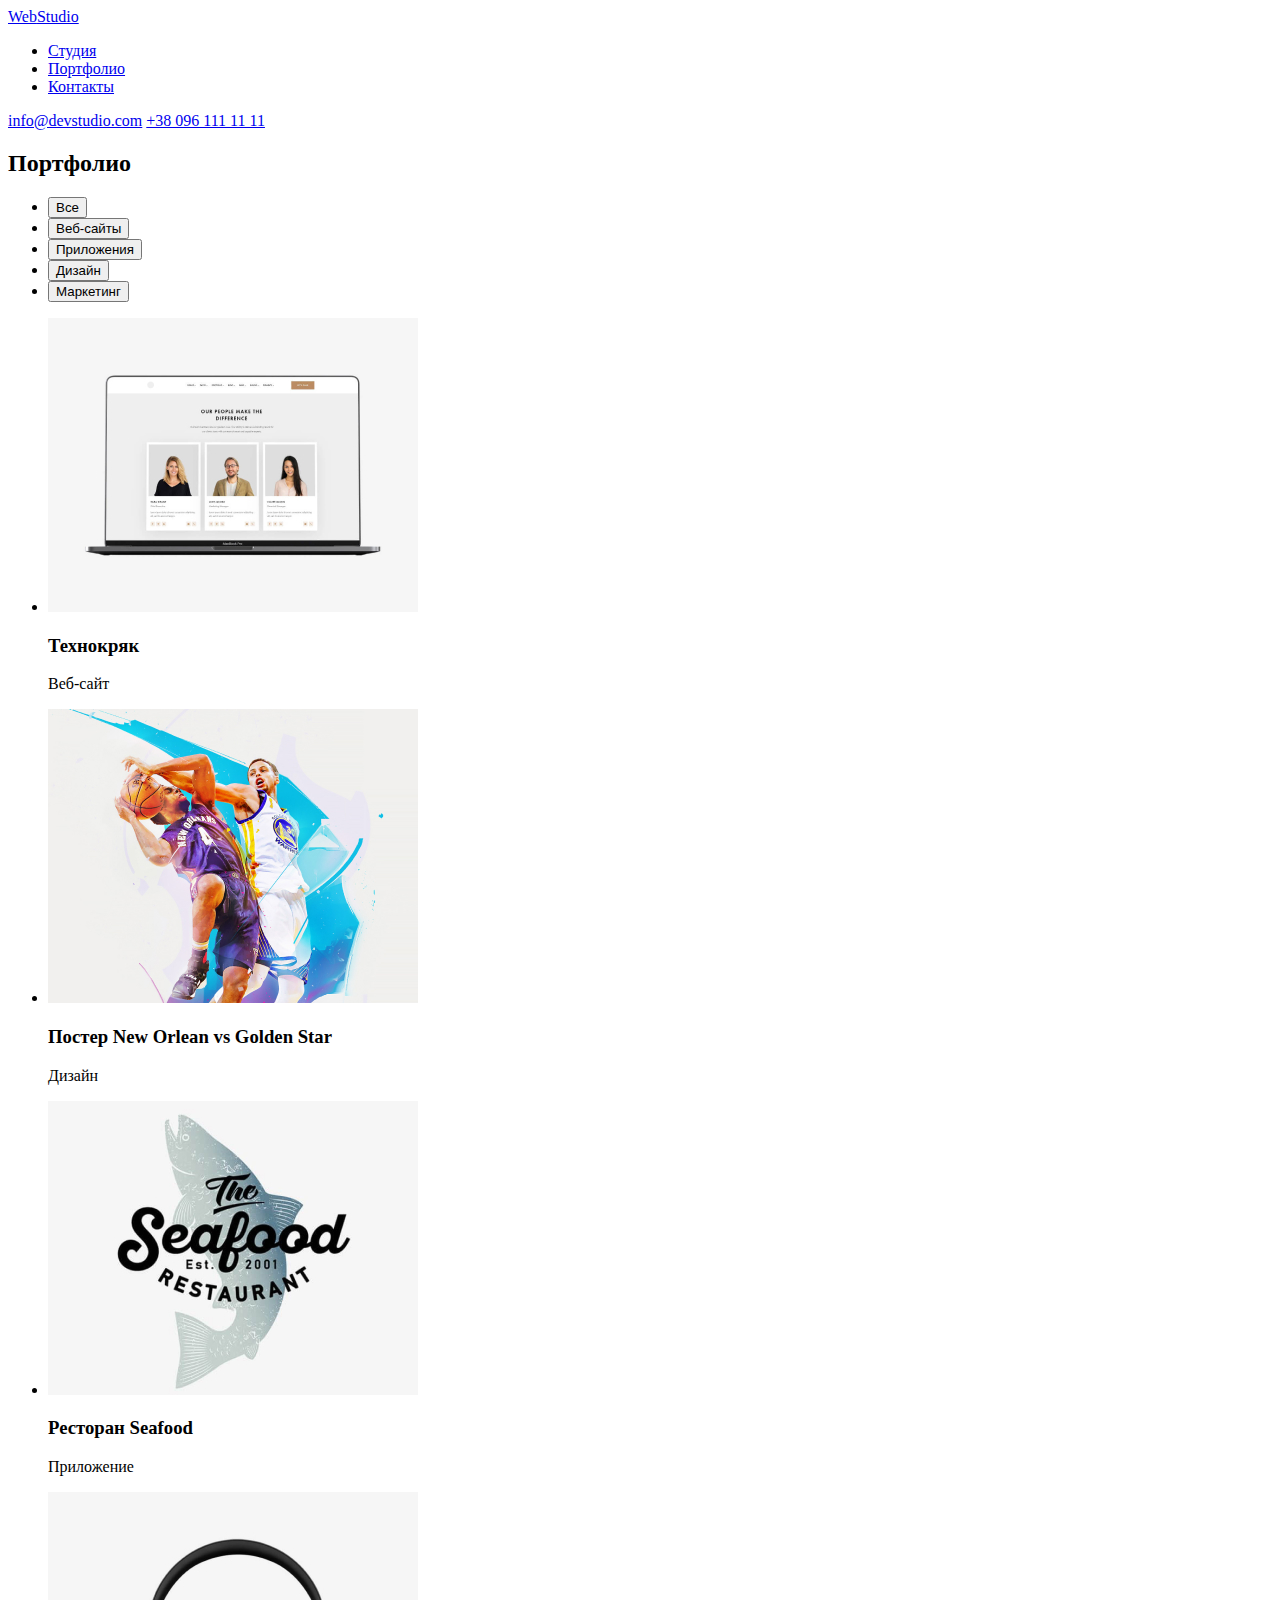
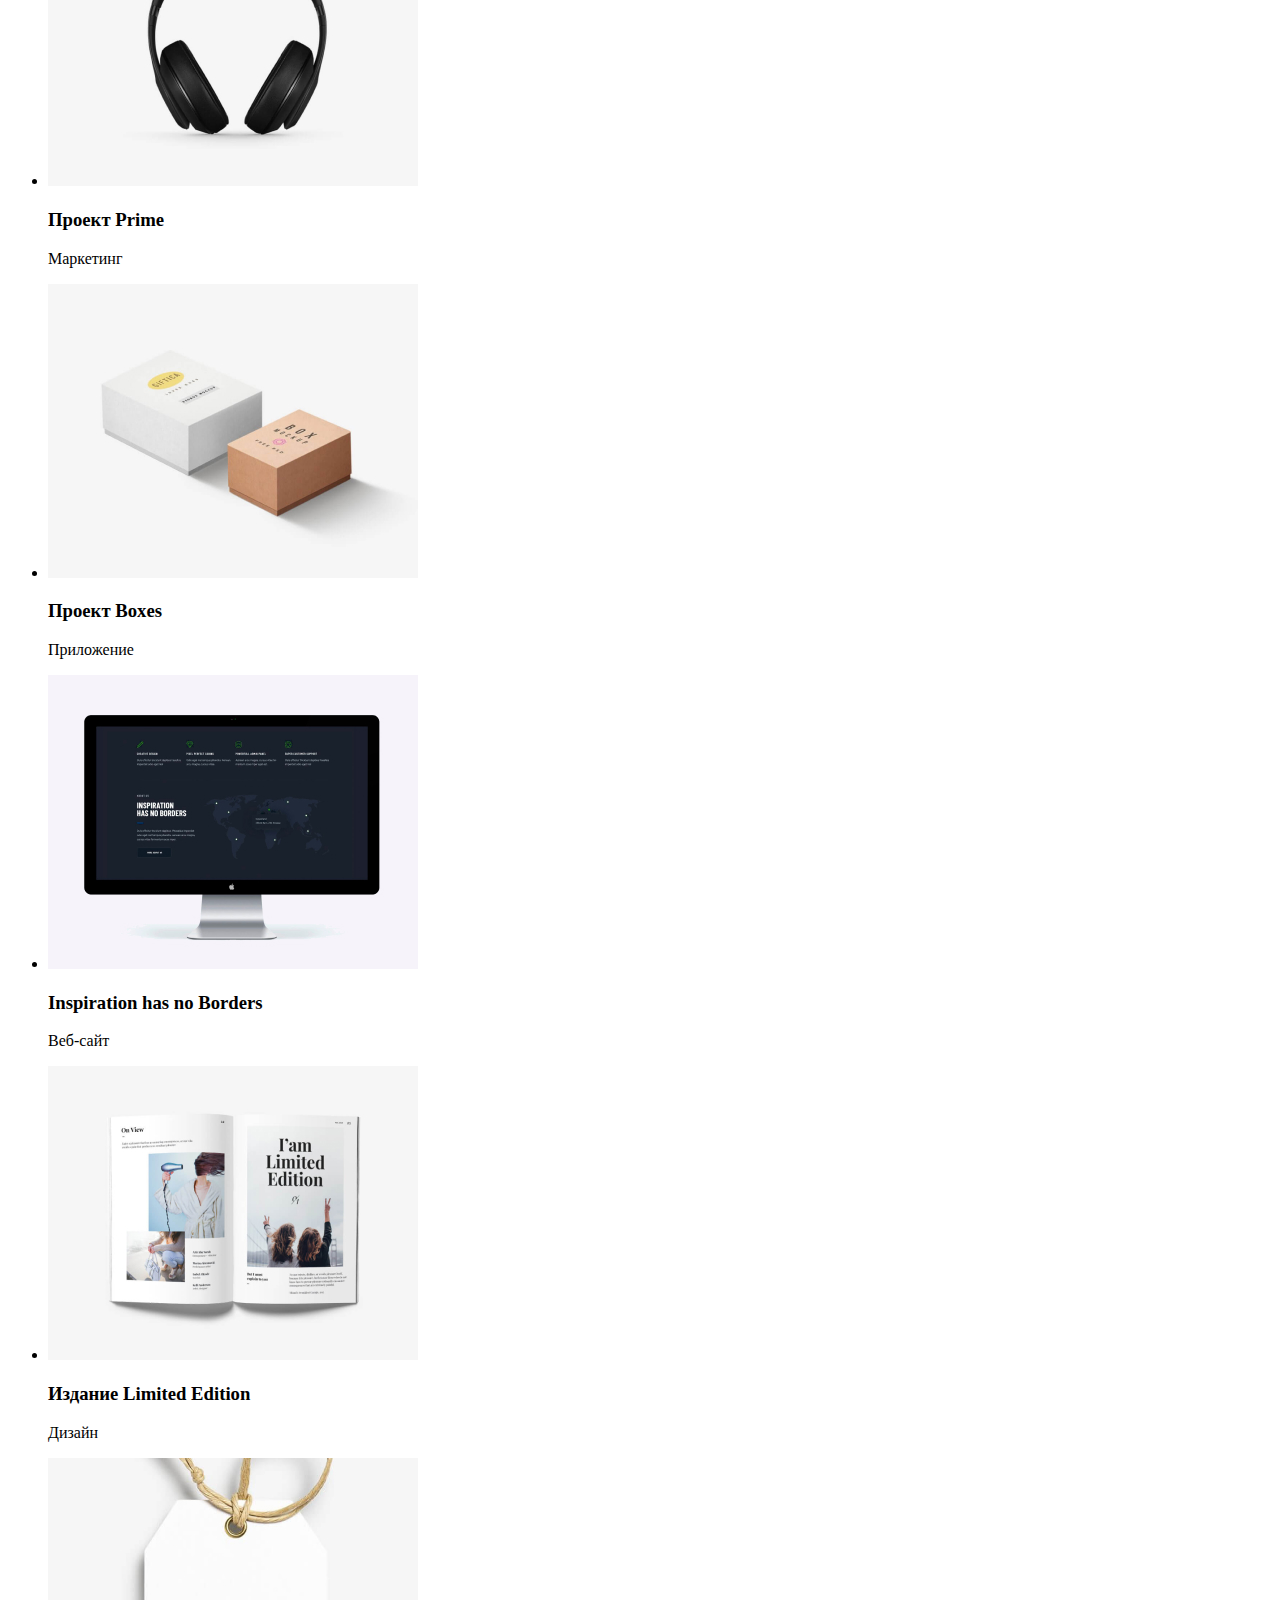
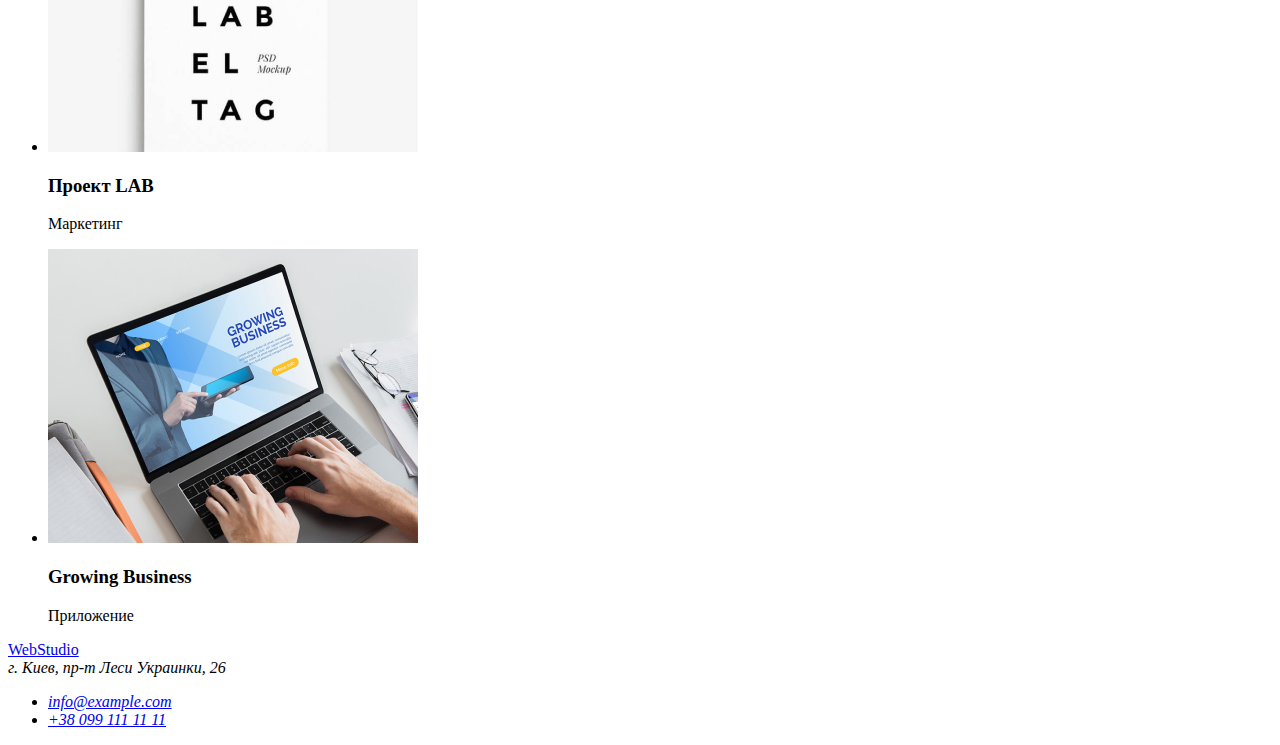
==== portfolio.html @ 8215f23f "add new html document" ====
<!DOCTYPE html>
<html lang="ru">
  <head>
    <meta charset="UTF-8" />
    <meta http-equiv="X-UA-Compatible" content="IE=edge" />
    <meta name="viewport" content="width=device-width, initial-scale=1.0" />
    <link rel="preconnect" href="https://fonts.googleapis.com" />
    <link rel="preconnect" href="https://fonts.gstatic.com" crossorigin />
    <link
      href="https://fonts.googleapis.com/css2?family=Raleway:wght@700&family=Roboto:wght@400;500;700;900&display=swap"
      rel="stylesheet"
    />
    <link rel="stylesheet" href="./style/style.css" />
    <title>WebStudio</title>
  </head>
  <body>
    <!-- Header content -->
    <header class="header">
      <nav class="header-nav">
        <a class="header-nav__link logo" href="#"
          ><span class="header-nav__add-color">Web</span>Studio
        </a>
        <ul class="header-nav__links-list">
          <li class="header-nav__item">
            <a class="header-nav__item-link" href="./index.html">Студия</a>
          </li>
          <li class="header-nav__item">
            <a class="header-nav__item-link header-nav__item-link--active" href="#">Портфолио</a>
          </li>
          <li class="header-nav__item"><a class="header-nav__item-link" href="#">Контакты</a></li>
        </ul>
      </nav>
      <div class="header__contacts-list">
        <a class="header__contact-email contact-hover" href="mailto:info@devstudio.com"
          >info@devstudio.com</a
        >
        <a class="header__contact-tel contact-hover" href="tel:+380961111111">+38 096 111 11 11</a>
      </div>
    </header>
    <main class="main">
      <section class="portfolio">
        <h2 class="portfolio__title">Портфолио</h2>
        <ul class="portfolio__list">
          <li class="portfolio__item">
            <button class="portfolio__btn portfolio__btn--active">Все</button>
          </li>
          <li class="portfolio__item">
            <button class="portfolio__btn">Веб-сайты</button>
          </li>
          <li class="portfolio__item">
            <button class="portfolio__btn">Приложения</button>
          </li>
          <li class="portfolio__item">
            <button class="portfolio__btn">Дизайн</button>
          </li>
          <li class="portfolio__item">
            <button class="portfolio__btn">Маркетинг</button>
          </li>
        </ul>
        <ul class="portfolio__list-projects">
          <li class="portfolio__item-project">
            <img
              class="potrfolio__image-project"
              src="./images/web-site-technocrack.jpg"
              alt="Веб-сайт"
              width="370"
            />
            <h3 class="portfolio__title-project">Технокряк</h3>
            <p class="portfolio__text-project">Веб-сайт</p>
          </li>
          <li class="portfolio__item-project">
            <img
              class="potrfolio__image-project"
              src="./images/design-post.jpg"
              alt="Дтзайн"
              width="370"
            />
            <h3 class="portfolio__title-project">Постер New Orlean vs Golden Star</h3>
            <p class="portfolio__text-project">Дизайн</p>
          </li>
          <li class="portfolio__item-project">
            <img
              class="potrfolio__image-project"
              src="./images/app-seafood.jpg"
              alt="Приложения"
              width="370"
            />
            <h3 class="portfolio__title-project">Ресторан Seafood</h3>
            <p class="portfolio__text-project">Приложение</p>
          </li>
          <li class="portfolio__item-project">
            <img
              class="potrfolio__image-project"
              src="./images/marketing-prime.jpg"
              alt="Маркетинг"
              width="370"
            />
            <h3 class="portfolio__title-project">Проект Prime</h3>
            <p class="portfolio__text-project">Маркетинг</p>
          </li>
          <li class="portfolio__item-project">
            <img
              class="potrfolio__image-project"
              src="./images/app-boxes.jpg"
              alt="Приложения"
              width="370"
            />
            <h3 class="portfolio__title-project">Проект Boxes</h3>
            <p class="portfolio__text-project">Приложение</p>
          </li>
          <li class="portfolio__item-project">
            <img
              class="potrfolio__image-project"
              src="./images/web-site-borders.jpg"
              alt="Веб-сайт"
              width="370"
            />
            <h3 class="portfolio__title-project">Inspiration has no Borders</h3>
            <p class="portfolio__text-project">Веб-сайт</p>
          </li>
          <li class="portfolio__item-project">
            <img
              class="potrfolio__image-project"
              src="./images/design-limited-edition.jpg"
              alt="Дизайн"
              width="370"
            />
            <h3 class="portfolio__title-project">Издание Limited Edition</h3>
            <p class="portfolio__text-project">Дизайн</p>
          </li>
          <li class="portfolio__item-project">
            <img
              class="potrfolio__image-project"
              src="./images/marketing-lab.jpg"
              alt="Маркетинг"
              width="370"
            />
            <h3 class="portfolio__title-project">Проект LAB</h3>
            <p class="portfolio__text-project">Маркетинг</p>
          </li>
          <li class="portfolio__item-project">
            <img
              class="potrfolio__image-project"
              src="./images/app-growing-busuness.jpg"
              alt="Приложения"
              width="370"
            />
            <h3 class="portfolio__title-project">Growing Business</h3>
            <p class="portfolio__text-project">Приложение</p>
          </li>
        </ul>
      </section>
    </main>
    <footer class="footer">
      <a class="footer__link logo" href="#"><span class="header-nav__add-color">Web</span>Studio</a>
      <address class="footer__address">
        г. Киев, пр-т Леси Украинки, 26
        <ul class="footer__list-address">
          <li class="footer__item-address">
            <a class="footer__email-address" href="mailto:info@example.com">info@example.com</a>
          </li>
          <li class="footer__item-address">
            <a class="footer__tel-address" href="tel:+380991111111">+38 099 111 11 11</a>
          </li>
        </ul>
      </address>
    </footer>
  </body>
</html>
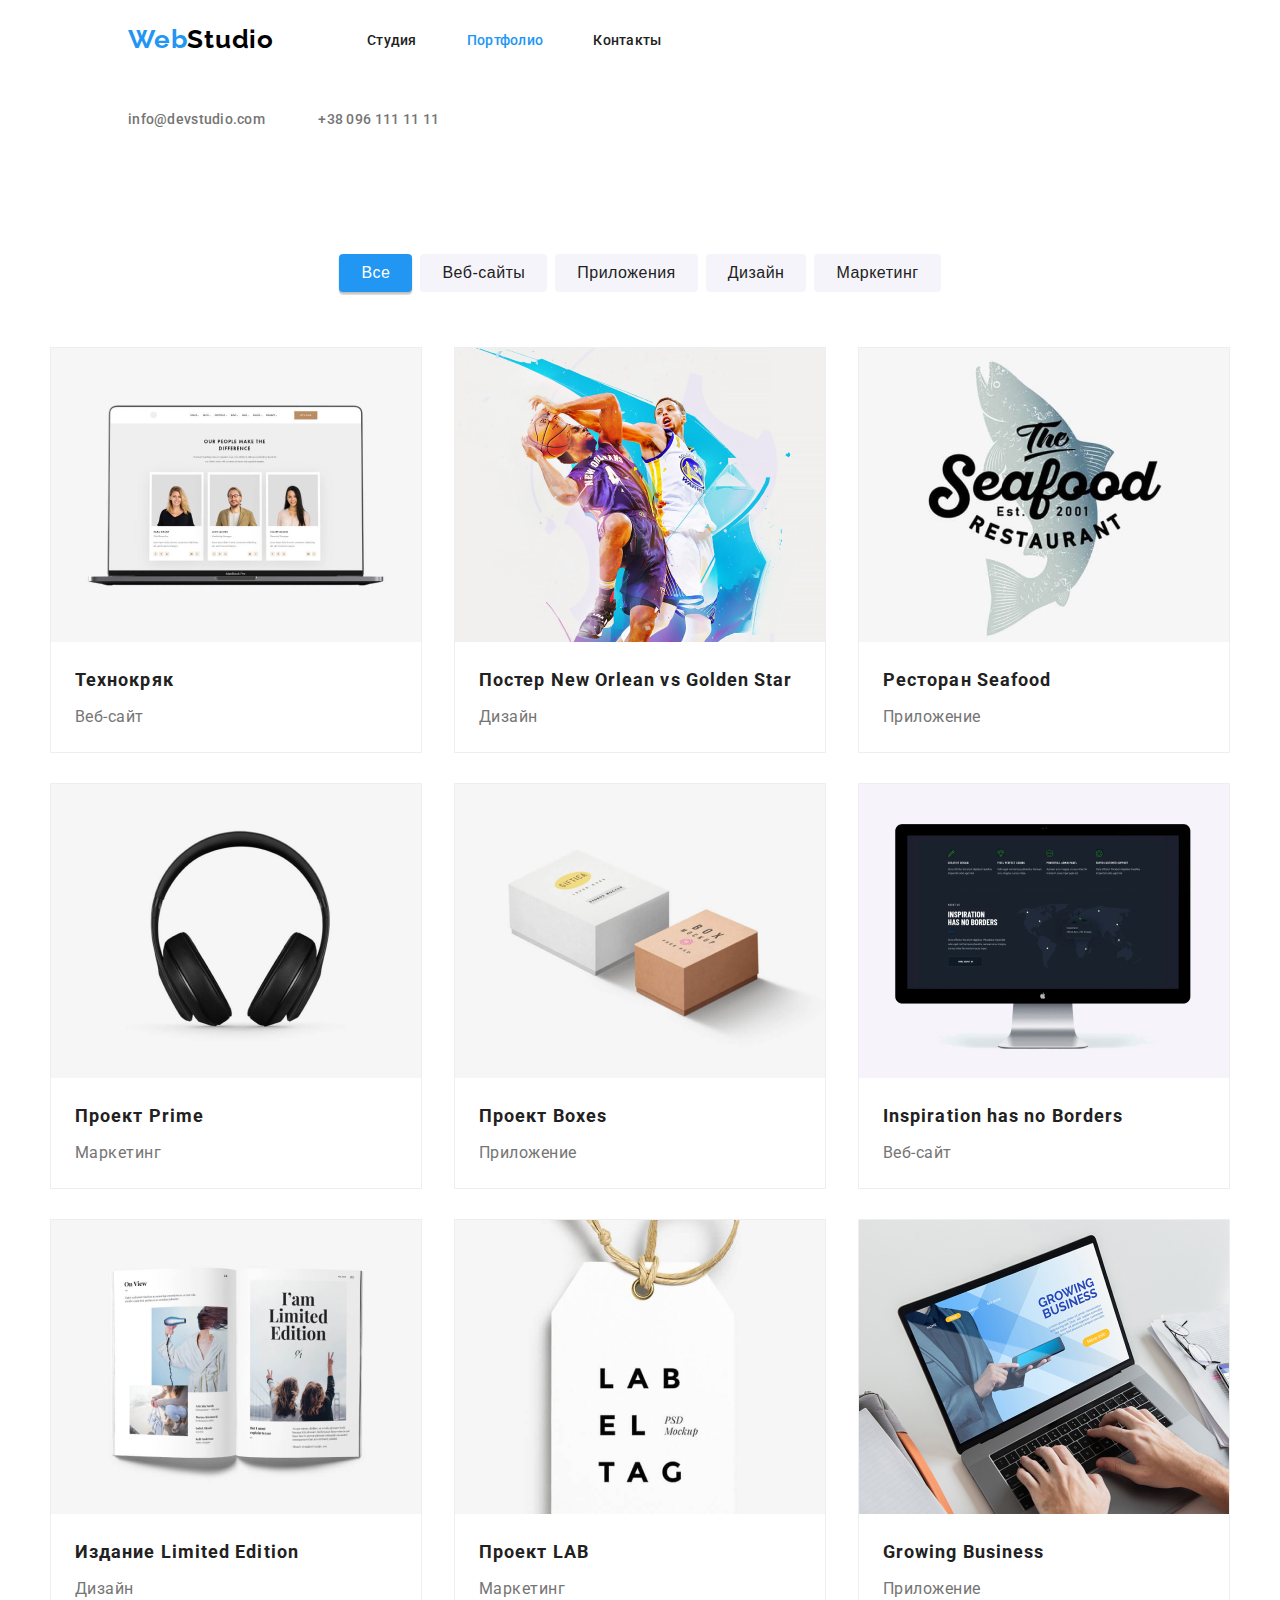
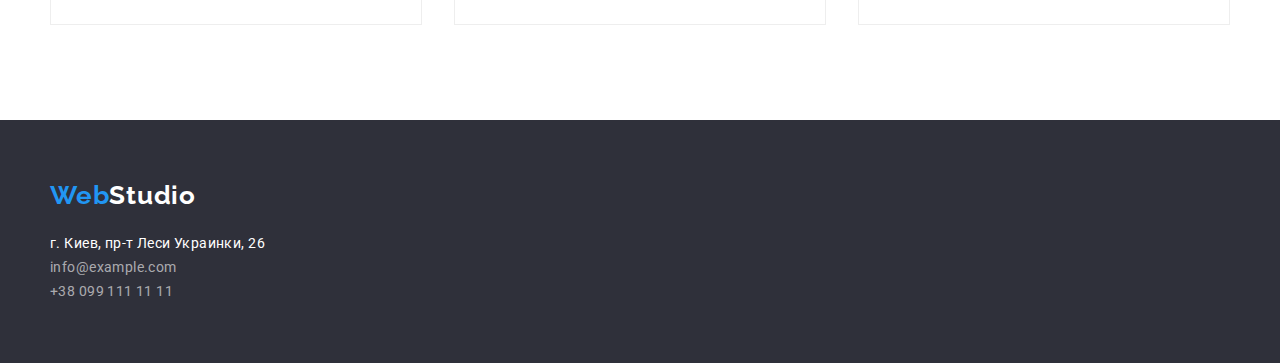
==== commit 2e91864a: "fix gaps between portfolio images" ====
--- a/portfolio.html
+++ b/portfolio.html
@@ -16,154 +16,188 @@
   <body>
     <!-- Header content -->
     <header class="header">
-      <nav class="header-nav">
-        <a class="header-nav__link logo" href="#"
-          ><span class="header-nav__add-color">Web</span>Studio
-        </a>
-        <ul class="header-nav__links-list">
-          <li class="header-nav__item">
-            <a class="header-nav__item-link" href="./index.html">Студия</a>
-          </li>
-          <li class="header-nav__item">
-            <a class="header-nav__item-link header-nav__item-link--active" href="#">Портфолио</a>
-          </li>
-          <li class="header-nav__item"><a class="header-nav__item-link" href="#">Контакты</a></li>
-        </ul>
-      </nav>
-      <div class="header__contacts-list">
-        <a class="header__contact-email contact-hover" href="mailto:info@devstudio.com"
-          >info@devstudio.com</a
-        >
-        <a class="header__contact-tel contact-hover" href="tel:+380961111111">+38 096 111 11 11</a>
+      <div class="container">
+        <div class="header__top">
+          <nav class="header-nav">
+            <a class="header-nav__link logo" href="#"
+              ><span class="header-nav__add-color">Web</span>Studio
+            </a>
+            <ul class="header-nav__links-list">
+              <li class="header-nav__item">
+                <a class="header-nav__item-link" href="./index.html">Студия</a>
+              </li>
+              <li class="header-nav__item">
+                <a class="header-nav__item-link header-nav__item-link--active" href="#"
+                  >Портфолио</a
+                >
+              </li>
+              <li class="header-nav__item">
+                <a class="header-nav__item-link" href="#">Контакты</a>
+              </li>
+            </ul>
+          </nav>
+          <div class="header__contacts-list">
+            <a class="header__contact-email contact-hover" href="mailto:info@devstudio.com"
+              >info@devstudio.com</a
+            >
+            <a class="header__contact-tel contact-hover" href="tel:+380961111111"
+              >+38 096 111 11 11</a
+            >
+          </div>
+        </div>
       </div>
     </header>
     <main class="main">
-      <section class="portfolio">
-        <h2 class="portfolio__title">Портфолио</h2>
-        <ul class="portfolio__list">
-          <li class="portfolio__item">
-            <button class="portfolio__btn portfolio__btn--active">Все</button>
-          </li>
-          <li class="portfolio__item">
-            <button class="portfolio__btn">Веб-сайты</button>
-          </li>
-          <li class="portfolio__item">
-            <button class="portfolio__btn">Приложения</button>
-          </li>
-          <li class="portfolio__item">
-            <button class="portfolio__btn">Дизайн</button>
-          </li>
-          <li class="portfolio__item">
-            <button class="portfolio__btn">Маркетинг</button>
-          </li>
-        </ul>
-        <ul class="portfolio__list-projects">
-          <li class="portfolio__item-project">
-            <img
-              class="potrfolio__image-project"
-              src="./images/web-site-technocrack.jpg"
-              alt="Веб-сайт"
-              width="370"
-            />
-            <h3 class="portfolio__title-project">Технокряк</h3>
-            <p class="portfolio__text-project">Веб-сайт</p>
-          </li>
-          <li class="portfolio__item-project">
-            <img
-              class="potrfolio__image-project"
-              src="./images/design-post.jpg"
-              alt="Дтзайн"
-              width="370"
-            />
-            <h3 class="portfolio__title-project">Постер New Orlean vs Golden Star</h3>
-            <p class="portfolio__text-project">Дизайн</p>
-          </li>
-          <li class="portfolio__item-project">
-            <img
-              class="potrfolio__image-project"
-              src="./images/app-seafood.jpg"
-              alt="Приложения"
-              width="370"
-            />
-            <h3 class="portfolio__title-project">Ресторан Seafood</h3>
-            <p class="portfolio__text-project">Приложение</p>
-          </li>
-          <li class="portfolio__item-project">
-            <img
-              class="potrfolio__image-project"
-              src="./images/marketing-prime.jpg"
-              alt="Маркетинг"
-              width="370"
-            />
-            <h3 class="portfolio__title-project">Проект Prime</h3>
-            <p class="portfolio__text-project">Маркетинг</p>
-          </li>
-          <li class="portfolio__item-project">
-            <img
-              class="potrfolio__image-project"
-              src="./images/app-boxes.jpg"
-              alt="Приложения"
-              width="370"
-            />
-            <h3 class="portfolio__title-project">Проект Boxes</h3>
-            <p class="portfolio__text-project">Приложение</p>
-          </li>
-          <li class="portfolio__item-project">
-            <img
-              class="potrfolio__image-project"
-              src="./images/web-site-borders.jpg"
-              alt="Веб-сайт"
-              width="370"
-            />
-            <h3 class="portfolio__title-project">Inspiration has no Borders</h3>
-            <p class="portfolio__text-project">Веб-сайт</p>
-          </li>
-          <li class="portfolio__item-project">
-            <img
-              class="potrfolio__image-project"
-              src="./images/design-limited-edition.jpg"
-              alt="Дизайн"
-              width="370"
-            />
-            <h3 class="portfolio__title-project">Издание Limited Edition</h3>
-            <p class="portfolio__text-project">Дизайн</p>
-          </li>
-          <li class="portfolio__item-project">
-            <img
-              class="potrfolio__image-project"
-              src="./images/marketing-lab.jpg"
-              alt="Маркетинг"
-              width="370"
-            />
-            <h3 class="portfolio__title-project">Проект LAB</h3>
-            <p class="portfolio__text-project">Маркетинг</p>
-          </li>
-          <li class="portfolio__item-project">
-            <img
-              class="potrfolio__image-project"
-              src="./images/app-growing-busuness.jpg"
-              alt="Приложения"
-              width="370"
-            />
-            <h3 class="portfolio__title-project">Growing Business</h3>
-            <p class="portfolio__text-project">Приложение</p>
-          </li>
-        </ul>
-      </section>
+      <div class="container">
+        <section class="portfolio section">
+          <h2 class="portfolio__title">Портфолио</h2>
+          <ul class="portfolio__list">
+            <li class="portfolio__item">
+              <button class="portfolio__btn portfolio__btn--active" type="button">Все</button>
+            </li>
+            <li class="portfolio__item">
+              <button class="portfolio__btn" type="button">Веб-сайты</button>
+            </li>
+            <li class="portfolio__item">
+              <button class="portfolio__btn" type="button">Приложения</button>
+            </li>
+            <li class="portfolio__item">
+              <button class="portfolio__btn" type="button">Дизайн</button>
+            </li>
+            <li class="portfolio__item">
+              <button class="portfolio__btn" type="button">Маркетинг</button>
+            </li>
+          </ul>
+          <ul class="portfolio__list-projects">
+            <li class="portfolio__item-project">
+              <img
+                class="potrfolio__image-project"
+                src="./images/web-site-technocrack.jpg"
+                alt="Веб-сайт"
+                width="370"
+              />
+              <div class="portfolio__content-project">
+                <h3 class="portfolio__title-project">Технокряк</h3>
+                <p class="portfolio__text-project">Веб-сайт</p>
+              </div>
+            </li>
+            <li class="portfolio__item-project">
+              <img
+                class="potrfolio__image-project"
+                src="./images/design-post.jpg"
+                alt="Дизайн"
+                width="370"
+              />
+              <div class="portfolio__content-project">
+                <h3 class="portfolio__title-project">Постер New Orlean vs Golden Star</h3>
+                <p class="portfolio__text-project">Дизайн</p>
+              </div>
+            </li>
+            <li class="portfolio__item-project">
+              <img
+                class="potrfolio__image-project"
+                src="./images/app-seafood.jpg"
+                alt="Приложения"
+                width="370"
+              />
+              <div class="portfolio__content-project">
+                <h3 class="portfolio__title-project">Ресторан Seafood</h3>
+                <p class="portfolio__text-project">Приложение</p>
+              </div>
+            </li>
+            <li class="portfolio__item-project">
+              <img
+                class="potrfolio__image-project"
+                src="./images/marketing-prime.jpg"
+                alt="Маркетинг"
+                width="370"
+              />
+              <div class="portfolio__content-project">
+                <h3 class="portfolio__title-project">Проект Prime</h3>
+                <p class="portfolio__text-project">Маркетинг</p>
+              </div>
+            </li>
+            <li class="portfolio__item-project">
+              <img
+                class="potrfolio__image-project"
+                src="./images/app-boxes.jpg"
+                alt="Приложения"
+                width="370"
+              />
+              <div class="portfolio__content-project">
+                <h3 class="portfolio__title-project">Проект Boxes</h3>
+                <p class="portfolio__text-project">Приложение</p>
+              </div>
+            </li>
+            <li class="portfolio__item-project">
+              <img
+                class="potrfolio__image-project"
+                src="./images/web-site-borders.jpg"
+                alt="Веб-сайт"
+                width="370"
+              />
+              <div class="portfolio__content-project">
+                <h3 class="portfolio__title-project">Inspiration has no Borders</h3>
+                <p class="portfolio__text-project">Веб-сайт</p>
+              </div>
+            </li>
+            <li class="portfolio__item-project">
+              <img
+                class="potrfolio__image-project"
+                src="./images/design-limited-edition.jpg"
+                alt="Дизайн"
+                width="370"
+              />
+              <div class="portfolio__content-project">
+                <h3 class="portfolio__title-project">Издание Limited Edition</h3>
+                <p class="portfolio__text-project">Дизайн</p>
+              </div>
+            </li>
+            <li class="portfolio__item-project">
+              <img
+                class="potrfolio__image-project"
+                src="./images/marketing-lab.jpg"
+                alt="Маркетинг"
+                width="370"
+              />
+              <div class="portfolio__content-project">
+                <h3 class="portfolio__title-project">Проект LAB</h3>
+                <p class="portfolio__text-project">Маркетинг</p>
+              </div>
+            </li>
+            <li class="portfolio__item-project">
+              <img
+                class="potrfolio__image-project"
+                src="./images/app-growing-busuness.jpg"
+                alt="Приложения"
+                width="370"
+              />
+              <div class="portfolio__content-project">
+                <h3 class="portfolio__title-project">Growing Business</h3>
+                <p class="portfolio__text-project">Приложение</p>
+              </div>
+            </li>
+          </ul>
+        </section>
+      </div>
     </main>
     <footer class="footer">
-      <a class="footer__link logo" href="#"><span class="header-nav__add-color">Web</span>Studio</a>
-      <address class="footer__address">
-        г. Киев, пр-т Леси Украинки, 26
-        <ul class="footer__list-address">
-          <li class="footer__item-address">
-            <a class="footer__email-address" href="mailto:info@example.com">info@example.com</a>
-          </li>
-          <li class="footer__item-address">
-            <a class="footer__tel-address" href="tel:+380991111111">+38 099 111 11 11</a>
-          </li>
-        </ul>
-      </address>
+      <div class="container">
+        <a class="footer__link logo" href="#"
+          ><span class="header-nav__add-color">Web</span>Studio</a
+        >
+        <address class="footer__address">
+          г. Киев, пр-т Леси Украинки, 26
+          <ul class="footer__list-address">
+            <li class="footer__item-address">
+              <a class="footer__email-address" href="mailto:info@example.com">info@example.com</a>
+            </li>
+            <li class="footer__item-address">
+              <a class="footer__tel-address" href="tel:+380991111111">+38 099 111 11 11</a>
+            </li>
+          </ul>
+        </address>
+      </div>
     </footer>
   </body>
 </html>
--- a/style/style.css
+++ b/style/style.css
@@ -0,0 +1,340 @@
+/* font-family: 'Raleway', sans-serif;
+font-family: 'Roboto', sans-serif; */
+
+:root {
+    --text-color: #212121;
+    --blue-color: #2196F3;
+    --grey-color: #757575
+}
+
+* {
+    margin: 0;
+    padding: 0;
+    list-style: none;
+    box-sizing: border-box;
+    text-decoration: none;
+    color: inherit;
+}
+
+body {
+    font-family: 'Roboto', sans-serif;
+    color: var(--text-color);
+    font-size: 14px;
+    font-weight: 500;
+    line-height: 16px;
+    background-color: #ffffff;
+
+}
+
+img {
+    display: block;
+}
+
+button {
+    cursor: pointer;
+}
+
+
+.logo {
+    color: #000000;
+    font-family: 'Raleway', sans-serif;
+    font-weight: 700;
+    font-size: 26px;
+    line-height: 31px;
+    letter-spacing: 0.03em;
+}
+
+
+.header {
+    display: flex;
+    justify-content: space-between;
+    padding: 0 10%;
+}
+
+.header-nav {
+    display: flex;
+    align-items: center;
+}
+
+.header-nav__link {
+    margin: 24px 0 24px;
+    transition: all 0.5s;
+}
+
+.header-nav__link:hover,
+.header-nav__link:focus {
+    color: var(--blue-color);
+}
+
+.header-nav__link:hover .header-nav__add-color,
+.header-nav__link:focus .header-nav__add-color {
+    color: #000000;
+    ;
+}
+
+.header-nav__add-color {
+    color: var(--blue-color);
+    transition: all 0.5s;
+}
+
+
+
+.header-nav__links-list {
+    display: flex;
+    margin-left: 93px;
+
+}
+
+.header-nav__item:not(:last-child) {
+    margin-right: 50px;
+}
+
+.header-nav__item-link {
+    color: var(--text-color);
+    transition: all 0.3s;
+    letter-spacing: 0.02em
+}
+
+.header-nav__item-link:hover,
+.header-nav__item-link:focus {
+    color: var(--blue-color);
+}
+
+.header-nav__item-link--active {
+    color: var(--blue-color);
+}
+
+.header__contacts-list {
+    margin: 32px 0 32px;
+    color: var(--grey-color);
+    letter-spacing: 0.02em;
+}
+
+.header__contact-email {
+    margin-right: 50px;
+    font-weight: 500;
+}
+
+.contact-hover {
+    transition: all 0.3s;
+}
+
+.contact-hover:hover,
+.contact-hover:focus {
+    color: var(--blue-color);
+}
+
+.main__top {
+    display: flex;
+    justify-content: center;
+    align-items: center;
+    background-color: #2F303A;
+    flex-direction: column;
+    margin-bottom: 95px;
+}
+
+.main__title {
+    max-width: 695px;
+    font-weight: 900;
+    font-size: 44px;
+    line-height: 60px;
+    text-align: center;
+    letter-spacing: 0.06em;
+    text-transform: uppercase;
+    color: #ffffff;
+    margin-bottom: 30px;
+    margin-top: 200px;
+}
+
+.main__link {
+    padding: 10px 32px;
+    background-color: var(--blue-color);
+    font-weight: 700;
+    font-size: 16px;
+    line-height: 30px;
+    color: #ffffff;
+    box-shadow: 0px 4px 4px rgba(0, 0, 0, 0.15);
+    border-radius: 4px;
+    border: none;
+    cursor: pointer;
+    margin-bottom: 200px;
+    transition: all 0.5s;
+
+}
+
+.main__link:hover,
+.main__link:focus {
+    color: var(--blue-color);
+    background-color: #ffffff;
+}
+
+section {
+    padding: 0 calc(50% - 590px);
+}
+
+.features__title,
+.portfolio__title {
+    display: none;
+}
+
+.features__list,
+.work__list {
+    display: flex;
+    justify-content: space-between;
+    margin-bottom: 95px;
+}
+
+.features__item-title {
+    font-weight: 700;
+    font-size: 14px;
+    line-height: 16px;
+    letter-spacing: 0.03em;
+    text-transform: uppercase;
+    margin-bottom: 10px;
+}
+
+.features__item-text {
+    font-weight: 400;
+    font-size: 14px;
+    line-height: 24px;
+    letter-spacing: 0.03em;
+    max-width: 270px;
+    overflow-wrap: break-word;
+    color: var(--grey-color);
+}
+
+.work__title,
+.team__title {
+    font-weight: 700;
+    font-size: 36px;
+    line-height: 42px;
+    text-align: center;
+    letter-spacing: 0.03em;
+    margin-bottom: 50px;
+}
+
+.team {
+    padding-top: 95px;
+    padding-bottom: 95px;
+    background-color: #F5F4FA;
+}
+
+.team__list {
+    display: flex;
+    justify-content: space-between;
+}
+
+.team__item {
+    background-color: #ffffff;
+    box-shadow: 0px 1px 3px rgba(0, 0, 0, 0.12), 0px 1px 1px rgba(0, 0, 0, 0.14), 0px 2px 1px rgba(0, 0, 0, 0.2);
+    border-radius: 0px 0px 4px 4px;
+}
+
+.team__item-title {
+    font-weight: 500;
+    font-size: 16px;
+    line-height: 19px;
+    letter-spacing: 0.03em;
+    text-align: center;
+    margin: 30px 0 10px;
+}
+
+.team__item-subtitle {
+    font-weight: 400;
+    font-size: 16px;
+    line-height: 19px;
+    text-align: center;
+    letter-spacing: 0.03em;
+    color: var(--grey-color);
+    margin-bottom: 30px;
+}
+
+.footer {
+    padding: 60px calc(50% - 590px);
+    background-color: #2F303A;
+}
+
+.footer__link {
+    color: #ffffff;
+
+}
+
+.footer__address {
+    margin-top: 20px;
+    font-weight: 400;
+    line-height: 24px;
+    letter-spacing: 0.03em;
+    color: #ffffff;
+    font-style: normal;
+}
+
+.footer__email-address,
+.footer__tel-address {
+    color: rgba(255, 255, 255, 0.6);
+}
+
+.portfolio {
+    padding-top: 95px;
+    padding-bottom: 95px;
+}
+
+.portfolio__list {
+    display: flex;
+    justify-content: center;
+    margin-bottom: 55px;
+}
+
+.portfolio__item:not(:last-child) {
+    margin-right: 8px;
+}
+
+.portfolio__btn {
+    padding: 6px 22px;
+    font-size: 16px;
+    line-height: 26px;
+    letter-spacing: 0.03em;
+    background-color: #F5F4FA;
+    border: none;
+    border-radius: 4px;
+}
+
+.portfolio__btn--active {
+    box-shadow: 0px 3px 1px rgba(0, 0, 0, 0.1),
+        0px 1px 2px rgba(0, 0, 0, 0.08),
+        0px 2px 2px rgba(0, 0, 0, 0.12);
+    color: #ffffff;
+    background-color: var(--blue-color);
+}
+
+.portfolio__list-projects {
+    display: flex;
+    flex-wrap: wrap;
+    justify-content: space-between;
+}
+
+.portfolio__item-project {
+    border: 1px solid #EEEEEE;
+}
+
+.portfolio__item-project:not(:nth-child(n+7)) {
+    margin-bottom: 30px;
+}
+
+
+.portfolio__title-project {
+    font-weight: 700;
+    font-size: 18px;
+    line-height: 36px;
+    letter-spacing: 0.06em;
+    color: var(--text-color);
+    margin: 20px 0 4px 24px;
+}
+
+.portfolio__text-project {
+    font-weight: 400;
+    font-size: 16px;
+    line-height: 30px;
+    letter-spacing: 0.03em;
+    color: #757575;
+    margin: 0 0 20px 24px;
+}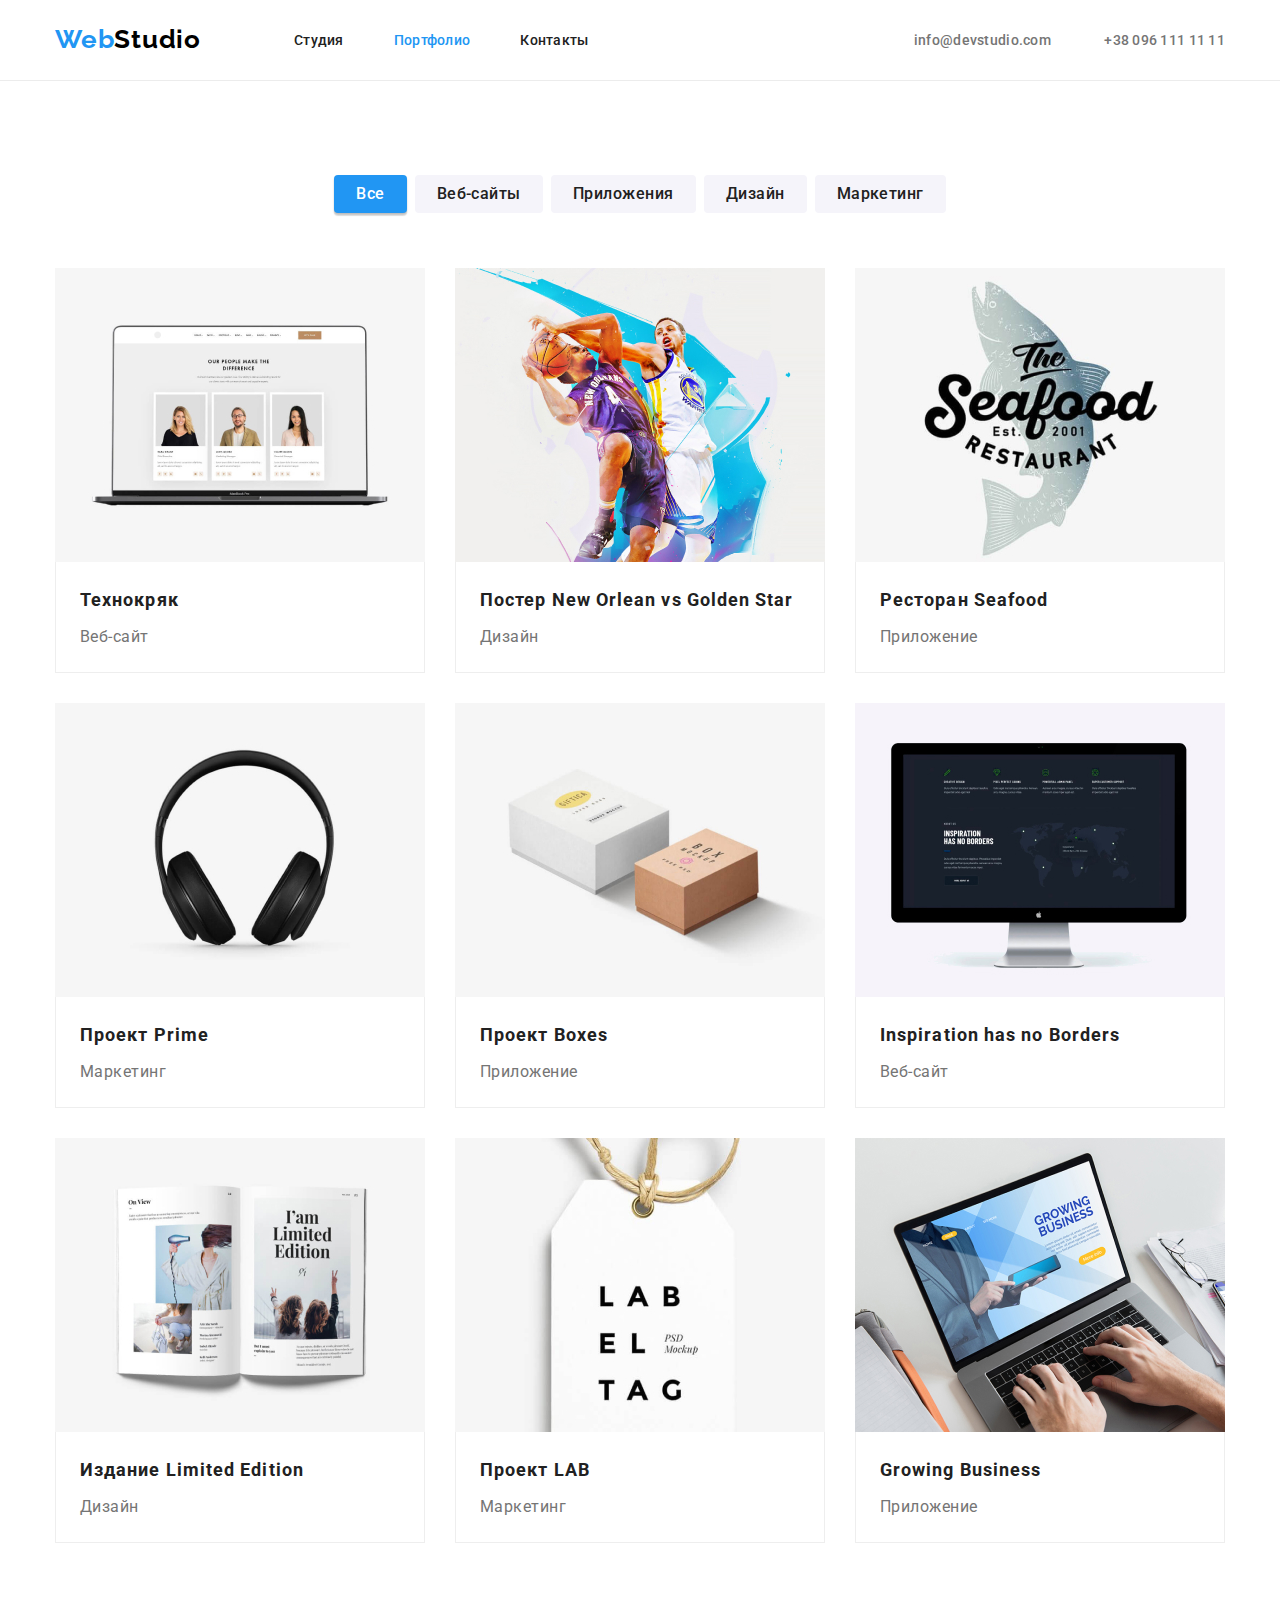
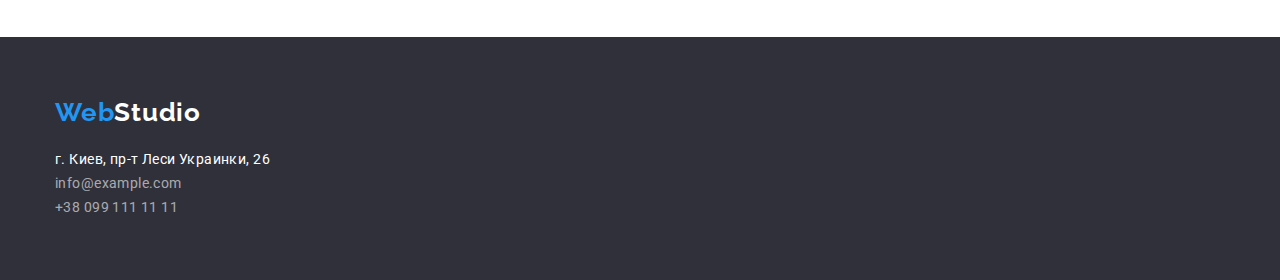
==== commit 07d6eb04: "correction" ====
--- a/portfolio.html
+++ b/portfolio.html
@@ -4,6 +4,7 @@
     <meta charset="UTF-8" />
     <meta http-equiv="X-UA-Compatible" content="IE=edge" />
     <meta name="viewport" content="width=device-width, initial-scale=1.0" />
+    <link rel="stylesheet" href="node_modules/modern-normalize/modern-normalize.css" />
     <link rel="preconnect" href="https://fonts.googleapis.com" />
     <link rel="preconnect" href="https://fonts.gstatic.com" crossorigin />
     <link
--- a/style/style.css
+++ b/style/style.css
@@ -1,6 +1,3 @@
-/* font-family: 'Raleway', sans-serif;
-font-family: 'Roboto', sans-serif; */
-
 :root {
     --text-color: #212121;
     --blue-color: #2196F3;
@@ -21,7 +18,7 @@
     color: var(--text-color);
     font-size: 14px;
     font-weight: 500;
-    line-height: 16px;
+    line-height: 1.15;
     background-color: #ffffff;
 
 }
@@ -32,6 +29,26 @@
 
 button {
     cursor: pointer;
+}
+
+h1,
+h2,
+h3,
+h4,
+h5,
+h6 {
+    font-size: 100%;
+    font-weight: normal;
+}
+
+.container {
+    max-width: 1200px;
+    margin: 0 auto;
+    padding: 0 15px;
+}
+
+.section {
+    padding: 94px 0 94px;
 }
 
 
@@ -40,15 +57,17 @@
     font-family: 'Raleway', sans-serif;
     font-weight: 700;
     font-size: 26px;
-    line-height: 31px;
-    letter-spacing: 0.03em;
-}
-
+    line-height: 1.20;
+    letter-spacing: 0.03em;
+}
 
 .header {
+    border-bottom: 1px solid #ECECEC;
+}
+
+.header__top {
     display: flex;
     justify-content: space-between;
-    padding: 0 10%;
 }
 
 .header-nav {
@@ -57,7 +76,7 @@
 }
 
 .header-nav__link {
-    margin: 24px 0 24px;
+    padding: 24px 0 24px;
     transition: all 0.5s;
 }
 
@@ -69,15 +88,13 @@
 .header-nav__link:hover .header-nav__add-color,
 .header-nav__link:focus .header-nav__add-color {
     color: #000000;
-    ;
+
 }
 
 .header-nav__add-color {
     color: var(--blue-color);
     transition: all 0.5s;
 }
-
-
 
 .header-nav__links-list {
     display: flex;
@@ -105,14 +122,13 @@
 }
 
 .header__contacts-list {
-    margin: 32px 0 32px;
+    padding: 32px 0 32px;
     color: var(--grey-color);
     letter-spacing: 0.02em;
 }
 
 .header__contact-email {
     margin-right: 50px;
-    font-weight: 500;
 }
 
 .contact-hover {
@@ -130,34 +146,35 @@
     align-items: center;
     background-color: #2F303A;
     flex-direction: column;
-    margin-bottom: 95px;
+    padding: 200px 0;
 }
 
 .main__title {
     max-width: 695px;
     font-weight: 900;
     font-size: 44px;
-    line-height: 60px;
+    line-height: 1.37;
     text-align: center;
     letter-spacing: 0.06em;
     text-transform: uppercase;
     color: #ffffff;
     margin-bottom: 30px;
-    margin-top: 200px;
-}
-
-.main__link {
+
+}
+
+.main__btn {
     padding: 10px 32px;
+    font-family: 'Roboto', sans-serif;
+    font-weight: 700;
+    font-size: 16px;
+    line-height: 1.88;
+    letter-spacing: 0.06em;
     background-color: var(--blue-color);
-    font-weight: 700;
-    font-size: 16px;
-    line-height: 30px;
     color: #ffffff;
     box-shadow: 0px 4px 4px rgba(0, 0, 0, 0.15);
     border-radius: 4px;
     border: none;
     cursor: pointer;
-    margin-bottom: 200px;
     transition: all 0.5s;
 
 }
@@ -168,9 +185,6 @@
     background-color: #ffffff;
 }
 
-section {
-    padding: 0 calc(50% - 590px);
-}
 
 .features__title,
 .portfolio__title {
@@ -181,13 +195,12 @@
 .work__list {
     display: flex;
     justify-content: space-between;
-    margin-bottom: 95px;
 }
 
 .features__item-title {
     font-weight: 700;
     font-size: 14px;
-    line-height: 16px;
+    line-height: 1.15;
     letter-spacing: 0.03em;
     text-transform: uppercase;
     margin-bottom: 10px;
@@ -196,7 +209,7 @@
 .features__item-text {
     font-weight: 400;
     font-size: 14px;
-    line-height: 24px;
+    line-height: 1.72;
     letter-spacing: 0.03em;
     max-width: 270px;
     overflow-wrap: break-word;
@@ -207,15 +220,13 @@
 .team__title {
     font-weight: 700;
     font-size: 36px;
-    line-height: 42px;
+    line-height: 1.17;
     text-align: center;
     letter-spacing: 0.03em;
     margin-bottom: 50px;
 }
 
 .team {
-    padding-top: 95px;
-    padding-bottom: 95px;
     background-color: #F5F4FA;
 }
 
@@ -228,29 +239,25 @@
     background-color: #ffffff;
     box-shadow: 0px 1px 3px rgba(0, 0, 0, 0.12), 0px 1px 1px rgba(0, 0, 0, 0.14), 0px 2px 1px rgba(0, 0, 0, 0.2);
     border-radius: 0px 0px 4px 4px;
+    font-size: 16px;
+    line-height: 1.19;
+    letter-spacing: 0.03em;
 }
 
 .team__item-title {
-    font-weight: 500;
-    font-size: 16px;
-    line-height: 19px;
-    letter-spacing: 0.03em;
     text-align: center;
     margin: 30px 0 10px;
 }
 
 .team__item-subtitle {
     font-weight: 400;
-    font-size: 16px;
-    line-height: 19px;
     text-align: center;
-    letter-spacing: 0.03em;
     color: var(--grey-color);
     margin-bottom: 30px;
 }
 
 .footer {
-    padding: 60px calc(50% - 590px);
+    padding: 60px 0;
     background-color: #2F303A;
 }
 
@@ -262,7 +269,7 @@
 .footer__address {
     margin-top: 20px;
     font-weight: 400;
-    line-height: 24px;
+    line-height: 1.71;
     letter-spacing: 0.03em;
     color: #ffffff;
     font-style: normal;
@@ -273,10 +280,6 @@
     color: rgba(255, 255, 255, 0.6);
 }
 
-.portfolio {
-    padding-top: 95px;
-    padding-bottom: 95px;
-}
 
 .portfolio__list {
     display: flex;
@@ -290,8 +293,10 @@
 
 .portfolio__btn {
     padding: 6px 22px;
+    font-family: 'Roboto', serif;
     font-size: 16px;
-    line-height: 26px;
+    font-weight: 500;
+    line-height: 1.62;
     letter-spacing: 0.03em;
     background-color: #F5F4FA;
     border: none;
@@ -312,9 +317,16 @@
     justify-content: space-between;
 }
 
-.portfolio__item-project {
+/* .portfolio__item-project {
     border: 1px solid #EEEEEE;
-}
+} */
+.portfolio__content-project {
+    border-left: 1px solid #EEEEEE;
+    border-right: 1px solid #EEEEEE;
+    border-bottom: 1px solid #EEEEEE;
+    padding: 20px 0 20px 24px;
+}
+
 
 .portfolio__item-project:not(:nth-child(n+7)) {
     margin-bottom: 30px;
@@ -324,17 +336,17 @@
 .portfolio__title-project {
     font-weight: 700;
     font-size: 18px;
-    line-height: 36px;
+    line-height: 2;
     letter-spacing: 0.06em;
     color: var(--text-color);
-    margin: 20px 0 4px 24px;
+    margin-bottom: 4px;
 }
 
 .portfolio__text-project {
     font-weight: 400;
     font-size: 16px;
-    line-height: 30px;
+    line-height: 1.88;
     letter-spacing: 0.03em;
     color: #757575;
-    margin: 0 0 20px 24px;
+
 }